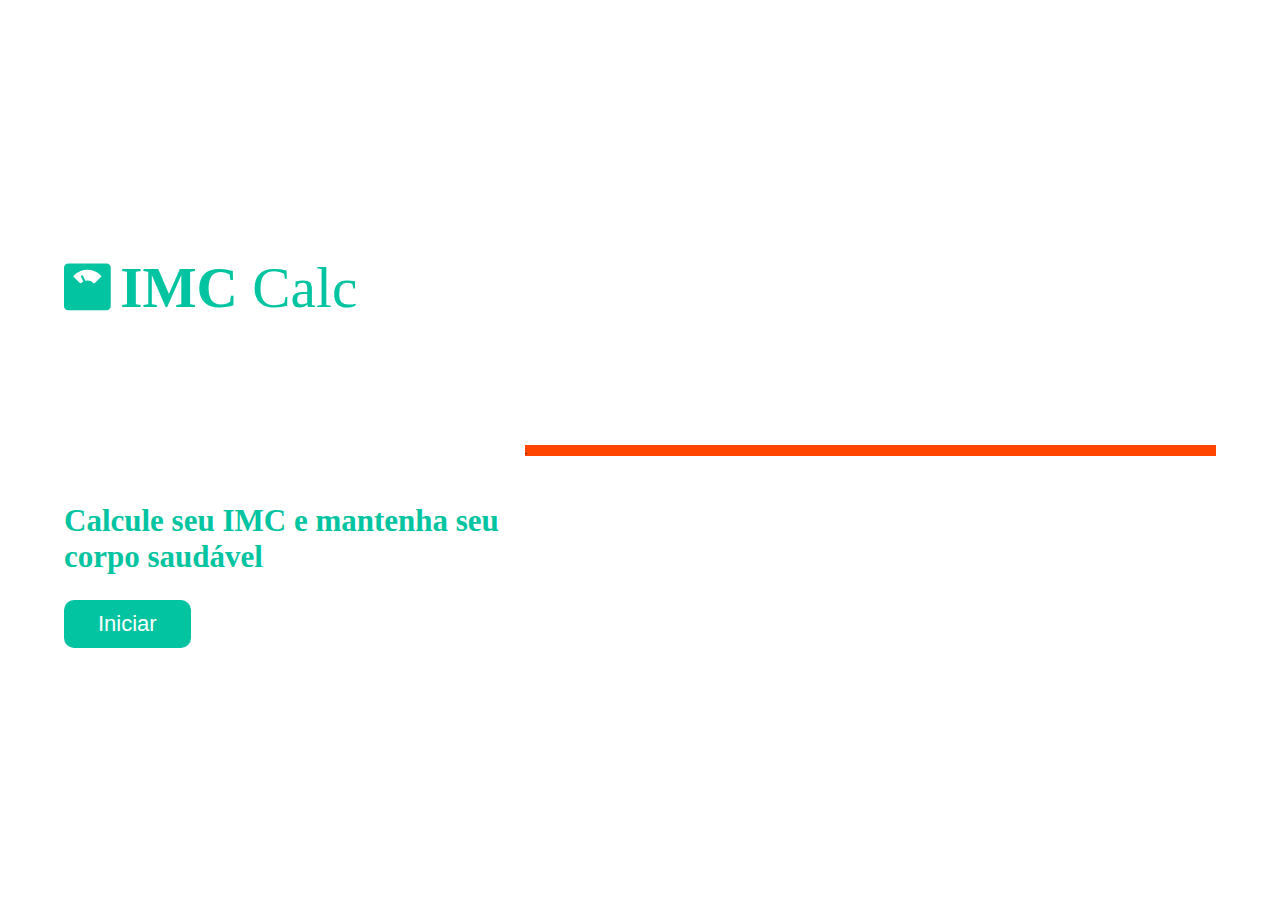
==== index.html @ 81fa7c1d ":construction: First Commit" ====
<!DOCTYPE html>
<html lang="en">
    <head>
        <meta charset="UTF-8" />
        <meta http-equiv="X-UA-Compatible" content="IE=edge" />
        <meta name="viewport" content="width=device-width, initial-scale=1.0" />

        <link rel="shortcut icon" href="./assets/images/favicon.png" />
        <link rel="stylesheet" href="./assets/css/global.css" />
        <link rel="stylesheet" href="./assets/css/styles.css" />

        <title>IMC Calc - Lobby</title>
    </head>
    <body>
        <div class="main">
            <div class="content">
                <div class="info">

                    <img class="logo" src="./assets/images/logo.svg" alt="logo" />


                    <div class="start">
                        <p class="txt">
                            Calcule seu IMC e mantenha seu corpo saudável
                        </p>
                        <button class="btn">Iniciar</button>
                    </div>
                    
                </div>
                <div class="landing">.</div>
            </div>
        </div>
    </body>
</html>
---- assets/css/global.css ----
:root {
  font-size: 62.5%;
  --primary-light: #03C4A1;
  --primary-dark: #05997e;
}

* {
  margin: 0;
  padding: 0;
  box-sizing: border-box;
}

html {
  scroll-behavior: smooth;
}

body {
  font-family: Lato;
}
---- assets/css/styles.css ----
.main {
  display: flex;
  align-items: center;
  justify-content: center;
  height: 100vh;
}

.content {
  display: grid;
  grid-template-columns: 40% 60%;
  grid-template-rows: 1fr;
  grid-template-areas: 'info landing';
  align-items: center;

  width: 90%;
  height: 80%;
  margin: 0 auto;
}

.info {
  grid-area: info;
  display: flex;
  flex-direction: column;
  justify-content: space-around;

  width: 95%;
  height: 80%;
}

.logo {
  align-self: flex-start;
  height: 7rem;
}

.txt {
  font-weight: 600;
  font-size: 3.1rem;
  color: var(--primary-light);
}

.btn {
  margin-top: 2.5rem;
  border: 0;
  border-radius: 1rem;
  padding: 1.1rem 3.4rem;
  
  background-color: var(--primary-light);
  color: white;

  cursor: pointer;
  font-size: 2.2rem;
}

.btn:hover {
  background-color: var(--primary-dark);
}

.landing  {
  grid-area: landing;
  background-color: orangered;
}
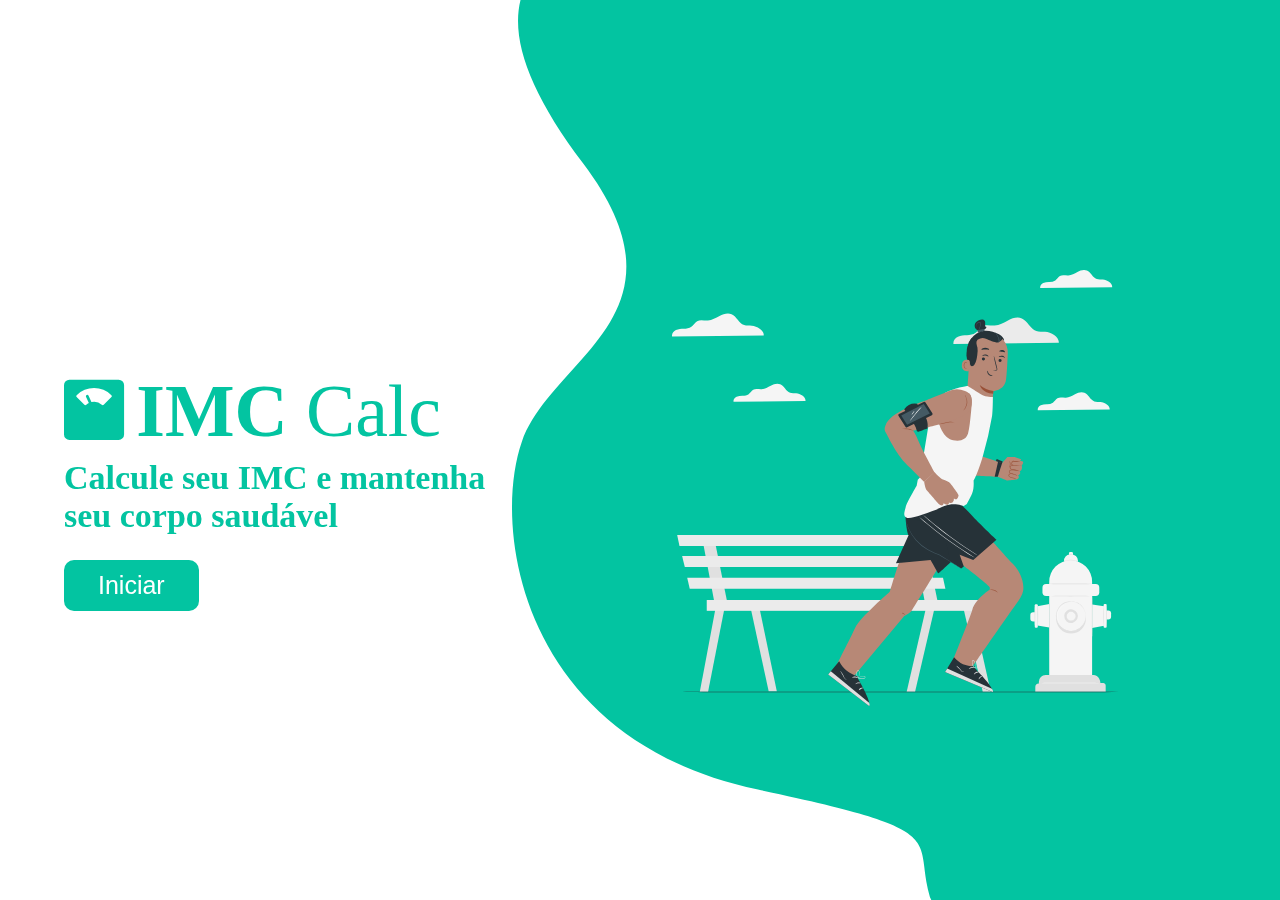
==== commit 8413c2b1: ":star2: Index Finalizado" ====
--- a/index.html
+++ b/index.html
@@ -15,19 +15,29 @@
         <div class="main">
             <div class="content">
                 <div class="info">
-
-                    <img class="logo" src="./assets/images/logo.svg" alt="logo" />
-
+                    <img
+                        class="logo"
+                        src="./assets/images/logo.svg"
+                        alt="logo"
+                    />
 
                     <div class="start">
                         <p class="txt">
                             Calcule seu IMC e mantenha seu corpo saudável
                         </p>
-                        <button class="btn">Iniciar</button>
+
+                        <a href="./calc.html" class="click">
+                            <button class="btn">Iniciar</button>
+                        </a>
                     </div>
-                    
                 </div>
-                <div class="landing">.</div>
+                <div class="landing">
+                    <img
+                        src="./assets/images/landing.svg"
+                        alt="man--running"
+                        class="landing__img"
+                    />
+                </div>
             </div>
         </div>
     </body>
--- a/assets/css/styles.css
+++ b/assets/css/styles.css
@@ -3,6 +3,20 @@
   align-items: center;
   justify-content: center;
   height: 100vh;
+}
+
+.main::before {
+  width: 100vw;
+  height: 100vh;
+  content: '';
+
+  background-image: url(../images/bg.svg);
+  background-position: 40vw;
+  background-size: 80vw auto;
+  background-repeat: no-repeat;
+  z-index: -1;
+  top: 0;
+  position: fixed;
 }
 
 .content {
@@ -16,6 +30,8 @@
   height: 80%;
   margin: 0 auto;
 }
+
+/* ==== INFO ======================= */ 
 
 .info {
   grid-area: info;
@@ -55,7 +71,153 @@
   background-color: var(--primary-dark);
 }
 
+/* ==== LANDING ======================= */ 
+
+
 .landing  {
+  display: flex;
+  align-items: center;
+  justify-content: center;
+  justify-self: flex-end;
+
   grid-area: landing;
-  background-color: orangered;
-}+  width: 90%;
+}
+
+.landing__img {
+  width: 65%;
+}
+
+/* ==== RESPONSIVO ======================= */ 
+
+@media (min-width: 1600px ) and (max-width: 1930px) {
+  .info {
+    height: 57%;
+  }
+
+  .logo {
+    height: 9rem;
+  }
+
+  .txt {
+    font-size: 3.4rem;
+  }
+
+  .btn {
+    font-size: 2.5rem;
+  }
+}
+
+@media (min-width: 1280px) and   (min-height: 750px) and (max-width: 1599px) {
+
+  .main::before {
+    background-position: 40vw;
+    background-size: 100vw auto;
+  }
+
+  .info {
+    height: 57%;
+  }
+
+  .logo {
+    height: 9rem;
+  }
+
+  .txt {
+    font-size: 3.4rem;
+  }
+
+  .btn {
+    font-size: 2.5rem;
+  }
+
+  .landing__img {
+    width: 70%;
+  }
+}
+
+@media (min-width: 900px) and (max-width: 1280px) {
+
+  .main::before {
+    background-position: 40vw;
+    background-size: 110vw auto;
+  }
+
+  .content {
+    height: 40%;
+  }
+
+  .landing__img {
+    width: 75%	;
+  }
+}
+
+@media (min-width: 720px) and (max-width: 899px) {
+
+  .main::before {
+    background-position: 40vw;
+    background-size: 100vh auto;
+  }
+
+  .content {
+  grid-template-columns: 45% 55%;
+  height: 70%;
+  }
+
+  .info {
+    width: 80%;
+    height: 50%;
+  }
+
+  .landing__img {
+    width: 90%	;
+  }
+}
+
+@media (max-width: 720px) {
+
+  .main::before {
+    background: none;
+  }
+
+  .content {
+  grid-template-columns: 1fr;
+  grid-template-rows: 300px 1fr;
+  grid-template-areas: 
+      'info'
+      'landing'
+      ;
+  height: 95%;
+  margin: 0;
+  }
+
+  .info {
+    align-items: center;
+    text-align: center;
+
+    width: 100%;
+    height: 100%;
+  }
+
+  .logo {
+    align-self: center;
+  }
+
+  .landing {
+    background-image: url(../images/bg.svg);
+    background-position: center;
+    background-size: 80vw auto;
+    background-repeat: no-repeat;
+
+    width: 90%;
+    height: auto;
+    padding: 10% 0;
+
+    justify-self: center;
+  }
+
+  .landing__img {
+    width: 70%	;
+  }
+}
+
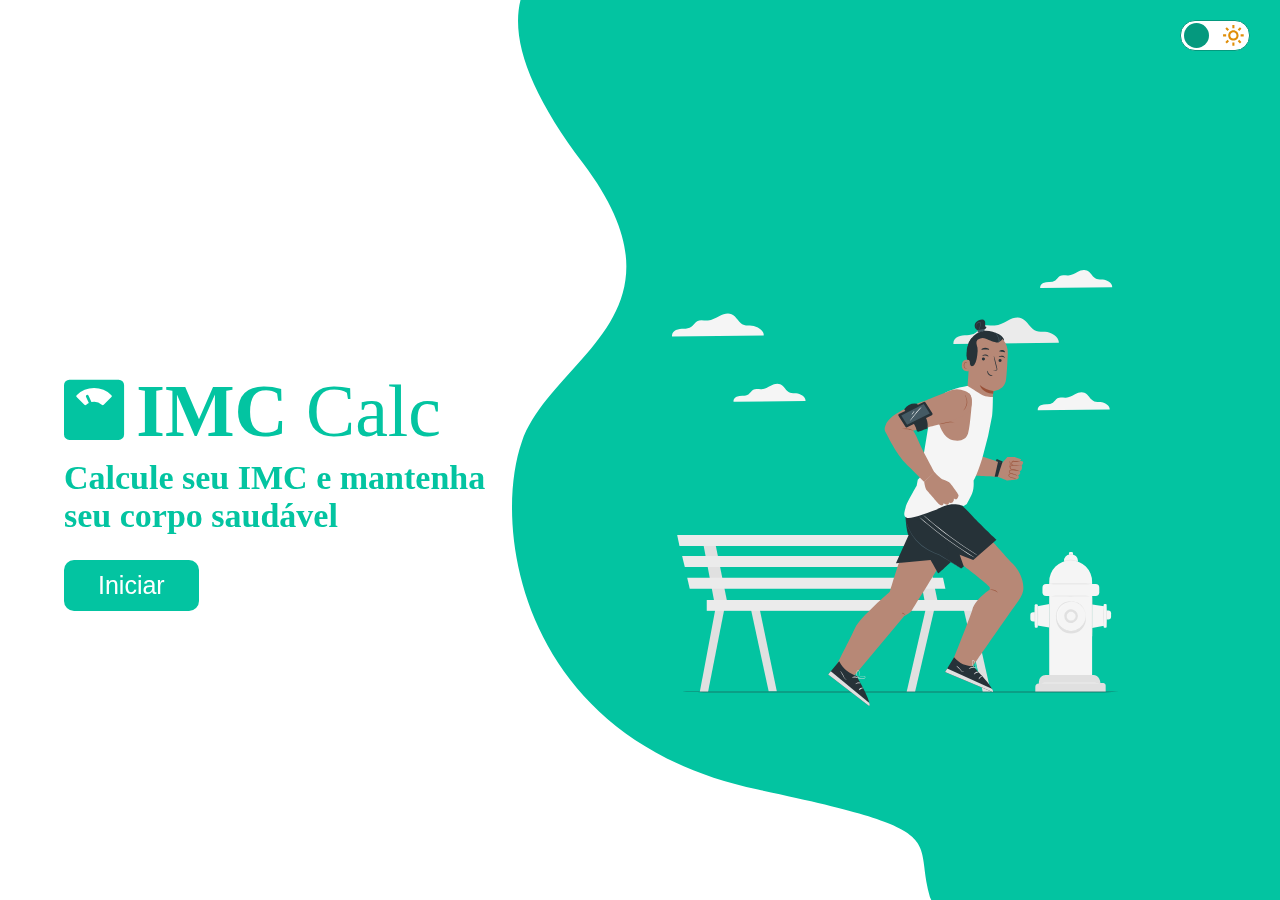
==== commit 5a850732: ":books: Implementando darkmode_btn" ====
--- a/index.html
+++ b/index.html
@@ -13,6 +13,16 @@
     </head>
     <body>
         <div class="main">
+
+            <div class="switcher">
+                <input type="checkbox" id="checkbox" class="switcher__checkbox">
+                <label for="checkbox" class="switcher__label">
+                    <img class="fas" src="./assets/images/moon.svg" alt="moon">
+                    <img class="fas" src="./assets/images/sun.svg" alt="">
+                    <div class="ball"></div>
+                </label>
+            </div>
+
             <div class="content">
                 <div class="info">
                     <img
--- a/assets/css/global.css
+++ b/assets/css/global.css
@@ -16,4 +16,5 @@
 
 body {
   font-family: Lato;
+  transition: background 0.5 ease;
 }
--- a/assets/css/styles.css
+++ b/assets/css/styles.css
@@ -1,3 +1,56 @@
+/* ==== SWITCHER ========================== */
+
+.switcher {
+  position: absolute;
+
+  top: 2rem;
+  right: 3rem;
+}
+
+.switcher__checkbox {
+  opacity: 0;
+  position: absolute;
+}
+
+.switcher__checkbox:checked + .switcher__label .ball {
+  transform:  translateX(3.9rem);
+}
+
+.switcher__label {
+  width: 7rem;
+  height: 3.1rem;
+  background-color: white;
+  border: 1px solid var(--primary-dark);
+  border-radius: 1.5rem;
+
+  position: relative;
+  padding: 1rem 0.3rem;
+  cursor: pointer;
+
+  display: flex;
+  align-items: center;
+  justify-content: space-between;
+}
+
+.fas {
+  width: 2.5rem;
+  height: auto;
+}
+
+.ball {
+  background-color: var(--primary-dark);
+  border-radius: 50%;
+
+  position: absolute;
+  transition: transform 0.3s ease-in;
+
+  width: 2.5rem;
+  height: 2.5rem;
+}
+
+/* ==== MAIN ======================= */ 
+
+
 .main {
   display: flex;
   align-items: center;
@@ -90,6 +143,10 @@
 
 /* ==== RESPONSIVO ======================= */ 
 
+
+/* ==== DESKTOP ========================== */
+
+
 @media (min-width: 1600px ) and (max-width: 1930px) {
   .info {
     height: 57%;
@@ -108,7 +165,7 @@
   }
 }
 
-@media (min-width: 1280px) and   (min-height: 750px) and (max-width: 1599px) {
+@media (min-width: 1280px) and (min-height: 750px) and (max-width: 1599px) {
 
   .main::before {
     background-position: 40vw;
@@ -135,6 +192,10 @@
     width: 70%;
   }
 }
+
+
+/* ==== TABLET ? ========================== */
+
 
 @media (min-width: 900px) and (max-width: 1280px) {
 
@@ -174,11 +235,15 @@
   }
 }
 
+/* ==== MOBILE ========================== */
+
+
 @media (max-width: 720px) {
 
   .main::before {
     background: none;
   }
+
 
   .content {
   grid-template-columns: 1fr;
@@ -187,7 +252,8 @@
       'info'
       'landing'
       ;
-  height: 95%;
+
+  height: 85%;
   margin: 0;
   }
 
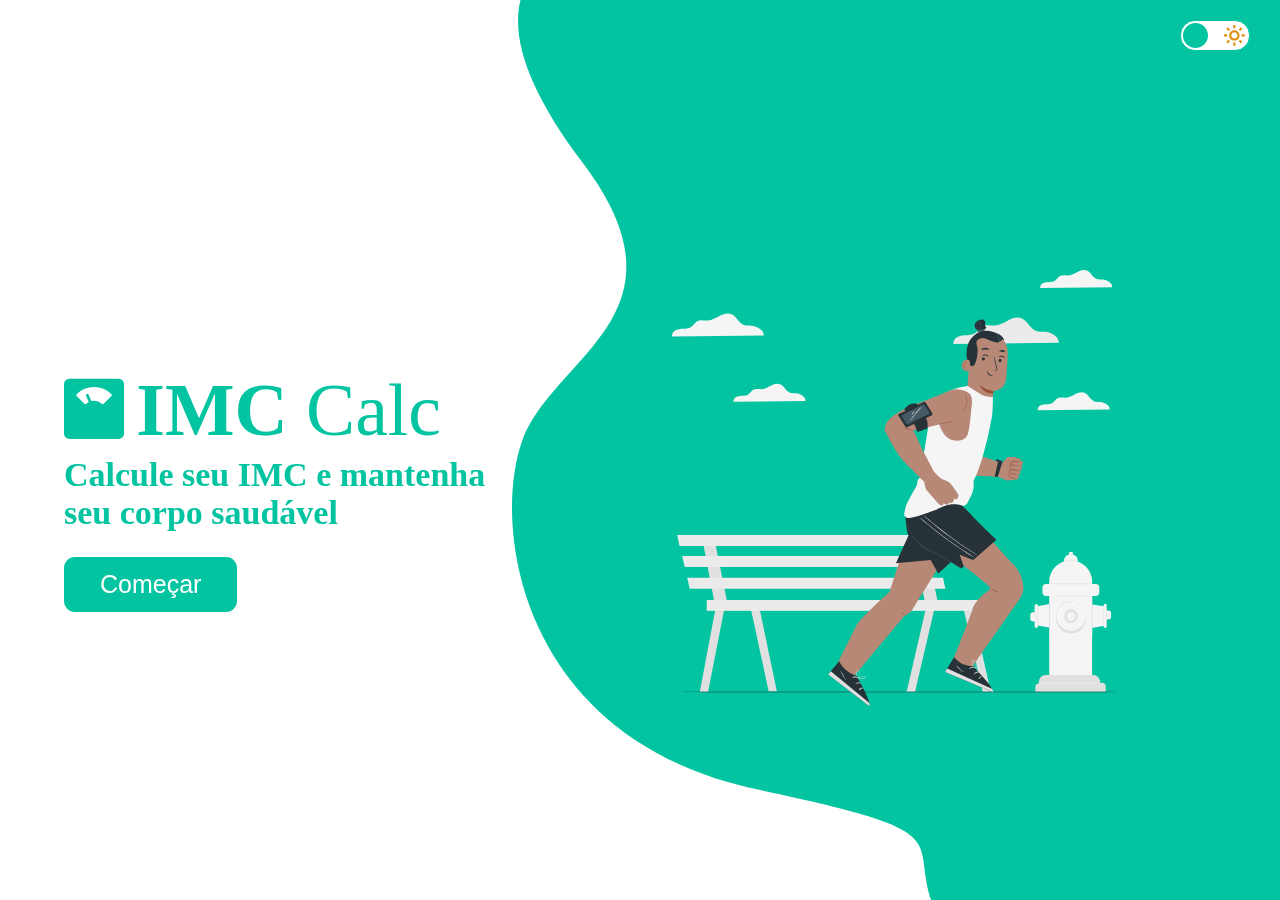
==== commit 45f454a1: ":star2: Darkmode Finalizado" ====
--- a/index.html
+++ b/index.html
@@ -14,9 +14,9 @@
     <body>
         <div class="main">
 
-            <div class="switcher">
+            <div class="switcher seletor">
                 <input type="checkbox" id="checkbox" class="switcher__checkbox">
-                <label for="checkbox" class="switcher__label">
+                <label onclick="themeSwitcher()" for="checkbox" class="switcher__label">
                     <img class="fas" src="./assets/images/moon.svg" alt="moon">
                     <img class="fas" src="./assets/images/sun.svg" alt="">
                     <div class="ball"></div>
@@ -37,7 +37,7 @@
                         </p>
 
                         <a href="./calc.html" class="click">
-                            <button class="btn">Iniciar</button>
+                            <button class="btn">Começar</button>
                         </a>
                     </div>
                 </div>
@@ -50,5 +50,7 @@
                 </div>
             </div>
         </div>
+
+        <script src="./assets/script/main.js"></script>
     </body>
 </html>
--- a/assets/css/global.css
+++ b/assets/css/global.css
@@ -2,6 +2,7 @@
   font-size: 62.5%;
   --primary-light: #03C4A1;
   --primary-dark: #05997e;
+  --darkmode: #333333;
 }
 
 * {
@@ -16,5 +17,14 @@
 
 body {
   font-family: Lato;
-  transition: background 0.5 ease;
+  transition: background 0.3s ease;
 }
+
+.seletor {
+  -webkit-touch-callout: none;
+  -webkit-user-select: none;
+  -khtml-user-select: none;
+  -moz-user-select: none;
+  -ms-user-select: none;
+  user-select: none;
+}--- a/assets/css/styles.css
+++ b/assets/css/styles.css
@@ -1,3 +1,26 @@
+
+body {
+  background-color: white;
+}
+
+.dark {
+  background-color: var(--darkmode);
+}
+
+body.dark .switcher__label {
+  background-color: var(--darkmode);
+  border-color: var(--primary-dark);
+}
+
+body.dark .btn {
+  background-color: var(--darkmode);
+}
+
+body.dark .btn:hover {
+  background-color: var(--primary-light);
+  border-color: var(--primary-light);
+}
+
 /* ==== SWITCHER ========================== */
 
 .switcher {
@@ -20,11 +43,11 @@
   width: 7rem;
   height: 3.1rem;
   background-color: white;
-  border: 1px solid var(--primary-dark);
+  border: 0.1rem solid var(--primary-light);
   border-radius: 1.5rem;
 
   position: relative;
-  padding: 1rem 0.3rem;
+  padding: 1rem 0.2rem;
   cursor: pointer;
 
   display: flex;
@@ -38,7 +61,7 @@
 }
 
 .ball {
-  background-color: var(--primary-dark);
+  background-color: var(--primary-light);
   border-radius: 50%;
 
   position: absolute;
@@ -110,18 +133,22 @@
 .btn {
   margin-top: 2.5rem;
   border: 0;
-  border-radius: 1rem;
+  border-radius: 1.1rem;
   padding: 1.1rem 3.4rem;
   
   background-color: var(--primary-light);
   color: white;
+  border: 2px solid var(--primary-light);
 
   cursor: pointer;
   font-size: 2.2rem;
+  
+  transition: all 0.3s ease;
 }
 
 .btn:hover {
   background-color: var(--primary-dark);
+  border-color: var(--primary-dark);
 }
 
 /* ==== LANDING ======================= */ 
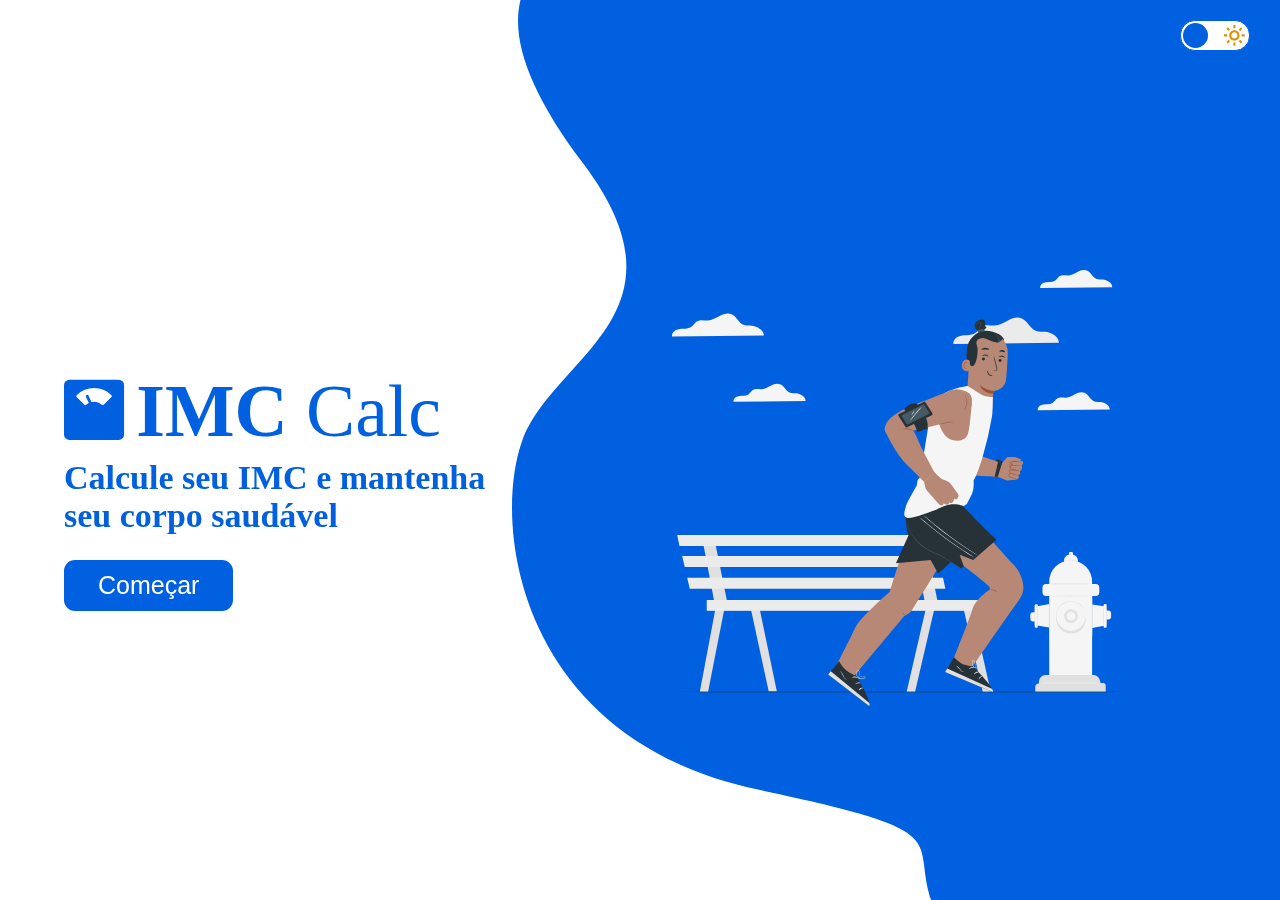
==== commit f608fe3b: ":sparkles: Finalizado" ====
--- a/index.html
+++ b/index.html
@@ -16,7 +16,7 @@
 
             <div class="switcher seletor">
                 <input type="checkbox" id="checkbox" class="switcher__checkbox">
-                <label onclick="themeSwitcher()" for="checkbox" class="switcher__label">
+                <label onclick="" for="checkbox" class="switcher__label">
                     <img class="fas" src="./assets/images/moon.svg" alt="moon">
                     <img class="fas" src="./assets/images/sun.svg" alt="">
                     <div class="ball"></div>
--- a/assets/css/global.css
+++ b/assets/css/global.css
@@ -2,7 +2,13 @@
   font-size: 62.5%;
   --primary-light: #03C4A1;
   --primary-dark: #05997e;
-  --darkmode: #333333;
+  --primary-dark2: #01B292;
+
+  --darkmode: #222;
+
+  --secondary-dark: #004caf;
+  --secondary-light: #0060df;
+  --secondary-txt: #1979f7;
 }
 
 * {
@@ -17,7 +23,7 @@
 
 body {
   font-family: Lato;
-  transition: background 0.3s ease;
+  transition: background 0.2s ease;
 }
 
 .seletor {
@@ -27,4 +33,72 @@
   -moz-user-select: none;
   -ms-user-select: none;
   user-select: none;
+}
+
+/* ==== DARK MODE ========================== */
+
+
+.dark {
+  background-color: var(--darkmode);
+}
+
+body.dark .switcher__label {
+  background-color: var(--darkmode);
+  border-color: var(--primary-light);
+}
+
+body.dark .ball {
+  background-color: var(--primary-dark);
+}
+
+
+
+/* ==== SWITCHER ========================== */
+
+.switcher {
+  position: absolute;
+
+  top: 2rem;
+  right: 3rem;
+}
+
+.switcher__checkbox {
+  opacity: 0;
+  position: absolute;
+}
+
+.switcher__checkbox:checked + .switcher__label .ball {
+  transform:  translateX(3.9rem);
+}
+
+.switcher__label {
+  width: 7rem;
+  height: 3.1rem;
+  background-color: white;
+  border: 0.1rem solid var(--secondary-light);
+  border-radius: 1.5rem;
+
+  position: relative;
+  padding: 1rem 0.2rem;
+  cursor: pointer;
+
+  display: flex;
+  align-items: center;
+  justify-content: space-between;
+}
+
+.fas {
+  width: 2.5rem;
+  height: auto;
+}
+
+.ball {
+  background-color: var(--secondary-light);
+  border-radius: 50%;
+
+  position: absolute;
+  transition: transform 0.3s ease;
+
+  width: 2.5rem;
+  height: 2.5rem;
 }--- a/assets/css/styles.css
+++ b/assets/css/styles.css
@@ -3,73 +3,22 @@
   background-color: white;
 }
 
-.dark {
-  background-color: var(--darkmode);
-}
-
-body.dark .switcher__label {
-  background-color: var(--darkmode);
-  border-color: var(--primary-dark);
-}
-
 body.dark .btn {
-  background-color: var(--darkmode);
+  background-color: var(--primary-light);
 }
 
 body.dark .btn:hover {
-  background-color: var(--primary-light);
-  border-color: var(--primary-light);
-}
-
-/* ==== SWITCHER ========================== */
-
-.switcher {
-  position: absolute;
-
-  top: 2rem;
-  right: 3rem;
-}
-
-.switcher__checkbox {
-  opacity: 0;
-  position: absolute;
-}
-
-.switcher__checkbox:checked + .switcher__label .ball {
-  transform:  translateX(3.9rem);
-}
-
-.switcher__label {
-  width: 7rem;
-  height: 3.1rem;
-  background-color: white;
-  border: 0.1rem solid var(--primary-light);
-  border-radius: 1.5rem;
-
-  position: relative;
-  padding: 1rem 0.2rem;
-  cursor: pointer;
-
-  display: flex;
-  align-items: center;
-  justify-content: space-between;
-}
-
-.fas {
-  width: 2.5rem;
-  height: auto;
-}
-
-.ball {
-  background-color: var(--primary-light);
-  border-radius: 50%;
-
-  position: absolute;
-  transition: transform 0.3s ease-in;
-
-  width: 2.5rem;
-  height: 2.5rem;
-}
+  background-color: var(--primary-dark);
+}
+
+body.dark .txt {
+  color: var(--primary-light);
+}
+
+body.dark .main::before {
+  background-image: url(../images/bg--darkmode.svg);
+}
+
 
 /* ==== MAIN ======================= */ 
 
@@ -127,7 +76,7 @@
 .txt {
   font-weight: 600;
   font-size: 3.1rem;
-  color: var(--primary-light);
+  color: var(--secondary-light);
 }
 
 .btn {
@@ -136,19 +85,18 @@
   border-radius: 1.1rem;
   padding: 1.1rem 3.4rem;
   
-  background-color: var(--primary-light);
+  background-color: var(--secondary-light);
   color: white;
-  border: 2px solid var(--primary-light);
 
   cursor: pointer;
   font-size: 2.2rem;
   
-  transition: all 0.3s ease;
+
 }
 
 .btn:hover {
-  background-color: var(--primary-dark);
-  border-color: var(--primary-dark);
+  transition: background .3s ease;
+  background-color: var(--secondary-dark);
 }
 
 /* ==== LANDING ======================= */ 
@@ -268,9 +216,8 @@
 @media (max-width: 720px) {
 
   .main::before {
-    background: none;
-  }
-
+    content: none;
+  }
 
   .content {
   grid-template-columns: 1fr;
@@ -309,6 +256,10 @@
     justify-self: center;
   }
 
+  body.dark .landing {
+    background-image: url(../images/bg--darkmode.svg);
+  }
+
   .landing__img {
     width: 70%	;
   }
